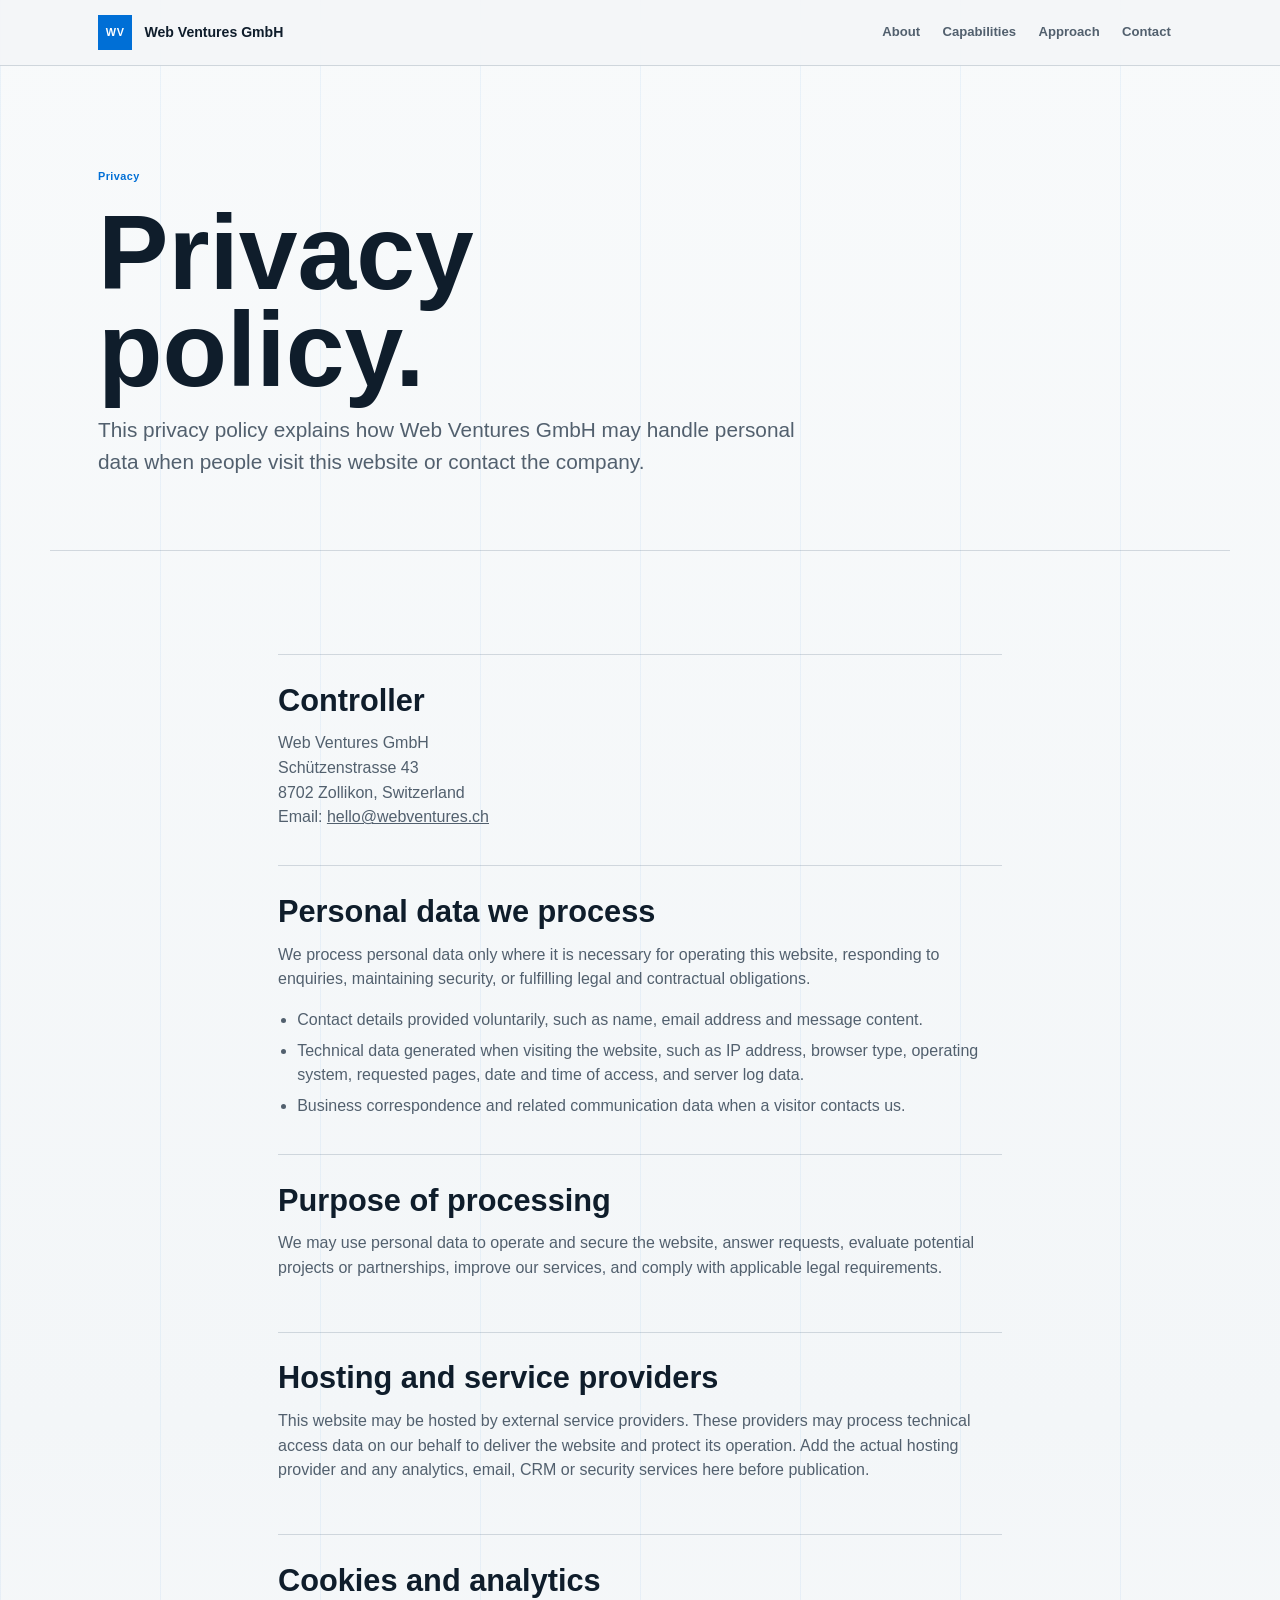
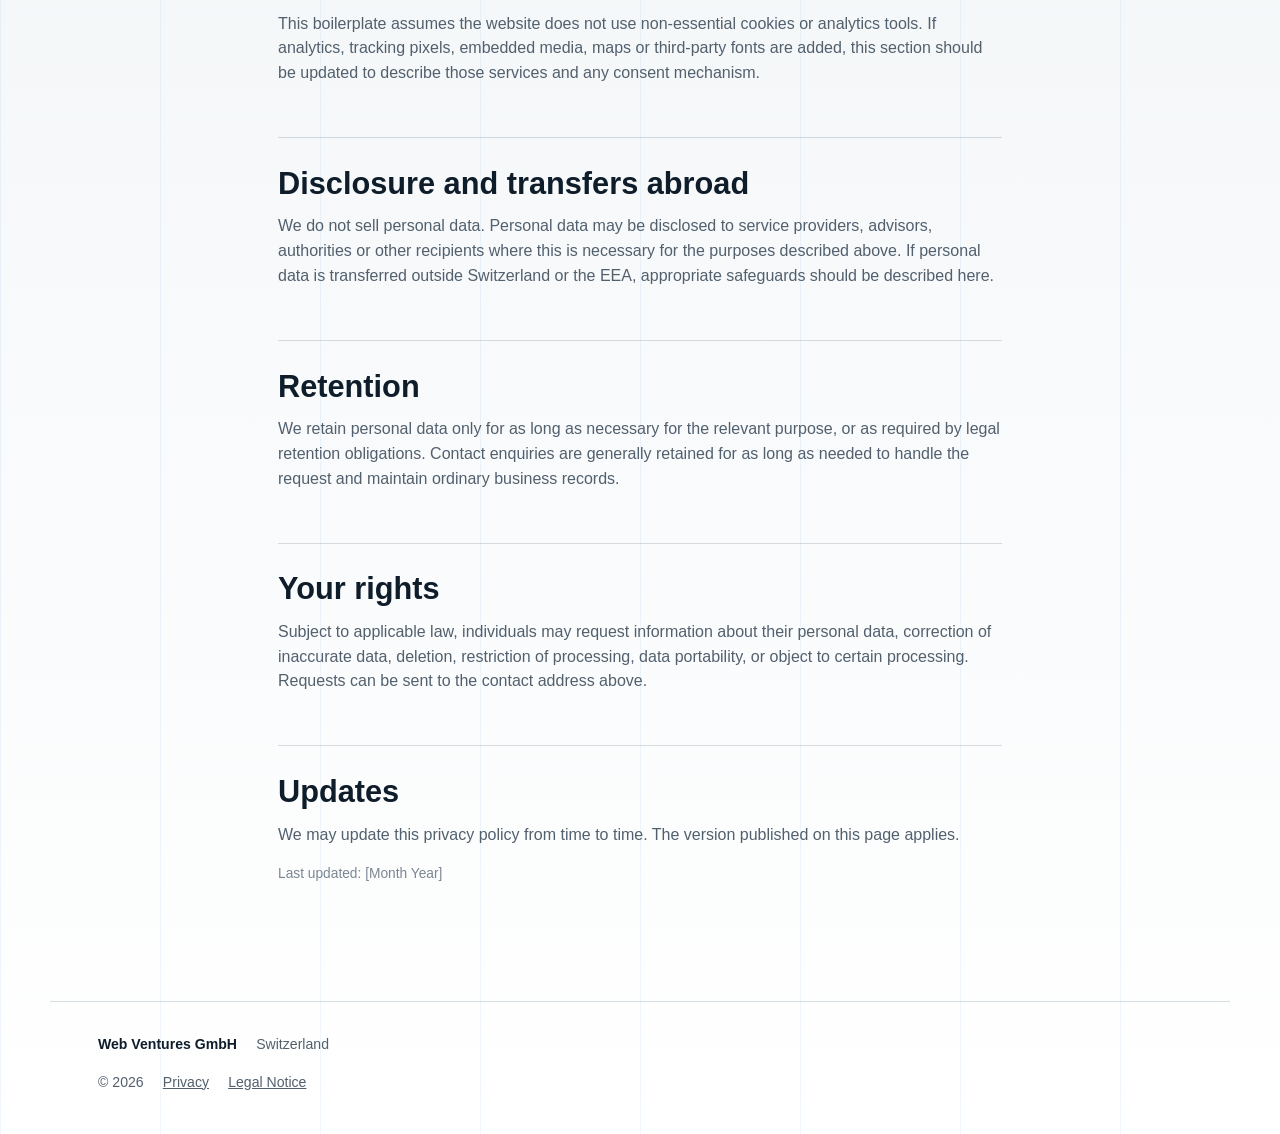
==== privacy.html @ e3a64ff1 "Add legal pages and update mobile application copy" ====
<!doctype html>
<html lang="en">
  <head>
    <meta charset="utf-8">
    <meta name="viewport" content="width=device-width, initial-scale=1">
    <title>Privacy | Web Ventures GmbH</title>
    <meta name="description" content="Privacy information for Web Ventures GmbH.">
    <link rel="canonical" href="https://www.webventures.ch/privacy.html">
    <link rel="icon" href="data:image/svg+xml,%3Csvg xmlns='http://www.w3.org/2000/svg' viewBox='0 0 64 64'%3E%3Crect width='64' height='64' fill='%230b0d10'/%3E%3Cpath d='M16 20h6l5 18 5-18h5l5 18 5-18h5l-8 24h-5l-5-17-5 17h-5L16 20Z' fill='%23f4f1ea'/%3E%3C/svg%3E">
    <link rel="stylesheet" href="versions.css">
    <script src="script.js" defer></script>
  </head>
  <body class="variant-two legal-page">
    <a class="skip-link" href="#main">Skip to content</a>

    <header class="site-header" data-site-header>
      <nav class="nav" aria-label="Primary navigation">
        <a class="wordmark" href="index.html" aria-label="Web Ventures GmbH home">
          <span class="wordmark-mark" aria-hidden="true">WV</span>
          <span>Web Ventures GmbH</span>
        </a>

        <button class="nav-toggle" type="button" aria-expanded="false" aria-controls="primary-menu" data-nav-toggle>
          <span class="sr-only">Open navigation menu</span>
          <span aria-hidden="true"></span>
          <span aria-hidden="true"></span>
        </button>

        <div class="nav-links" id="primary-menu" data-nav-menu>
          <a href="index.html#about">About</a>
          <a href="index.html#capabilities">Capabilities</a>
          <a href="index.html#approach">Approach</a>
          <a href="index.html#contact">Contact</a>
        </div>
      </nav>
    </header>

    <main id="main">
      <section class="section legal-hero">
        <p class="eyebrow">Privacy</p>
        <h1>Privacy policy.</h1>
        <p class="hero-copy">This privacy policy explains how Web Ventures GmbH may handle personal data when people visit this website or contact the company.</p>
      </section>

      <article class="section legal-content">
        <section>
          <h2>Controller</h2>
          <address>
            Web Ventures GmbH<br>
            Schützenstrasse 43<br>
            8702 Zollikon, Switzerland<br>
            Email: <a href="mailto:hello@webventures.ch">hello@webventures.ch</a>
          </address>
        </section>

        <section>
          <h2>Personal data we process</h2>
          <p>We process personal data only where it is necessary for operating this website, responding to enquiries, maintaining security, or fulfilling legal and contractual obligations.</p>
          <ul>
            <li>Contact details provided voluntarily, such as name, email address and message content.</li>
            <li>Technical data generated when visiting the website, such as IP address, browser type, operating system, requested pages, date and time of access, and server log data.</li>
            <li>Business correspondence and related communication data when a visitor contacts us.</li>
          </ul>
        </section>

        <section>
          <h2>Purpose of processing</h2>
          <p>We may use personal data to operate and secure the website, answer requests, evaluate potential projects or partnerships, improve our services, and comply with applicable legal requirements.</p>
        </section>

        <section>
          <h2>Hosting and service providers</h2>
          <p>This website may be hosted by external service providers. These providers may process technical access data on our behalf to deliver the website and protect its operation. Add the actual hosting provider and any analytics, email, CRM or security services here before publication.</p>
        </section>

        <section>
          <h2>Cookies and analytics</h2>
          <p>This boilerplate assumes the website does not use non-essential cookies or analytics tools. If analytics, tracking pixels, embedded media, maps or third-party fonts are added, this section should be updated to describe those services and any consent mechanism.</p>
        </section>

        <section>
          <h2>Disclosure and transfers abroad</h2>
          <p>We do not sell personal data. Personal data may be disclosed to service providers, advisors, authorities or other recipients where this is necessary for the purposes described above. If personal data is transferred outside Switzerland or the EEA, appropriate safeguards should be described here.</p>
        </section>

        <section>
          <h2>Retention</h2>
          <p>We retain personal data only for as long as necessary for the relevant purpose, or as required by legal retention obligations. Contact enquiries are generally retained for as long as needed to handle the request and maintain ordinary business records.</p>
        </section>

        <section>
          <h2>Your rights</h2>
          <p>Subject to applicable law, individuals may request information about their personal data, correction of inaccurate data, deletion, restriction of processing, data portability, or object to certain processing. Requests can be sent to the contact address above.</p>
        </section>

        <section>
          <h2>Updates</h2>
          <p>We may update this privacy policy from time to time. The version published on this page applies.</p>
          <p class="legal-meta">Last updated: [Month Year]</p>
        </section>
      </article>
    </main>

    <footer class="site-footer">
      <div>
        <strong>Web Ventures GmbH</strong>
        <span>Switzerland</span>
      </div>
      <div class="footer-meta">
        <span>&copy; <span data-current-year>2026</span></span>
        <a href="privacy.html">Privacy</a>
        <a href="legal-notice.html">Legal Notice</a>
      </div>
    </footer>
  </body>
</html>
---- versions.css ----
:root {
  color-scheme: light;
  --max: 1180px;
  --pad: clamp(1.15rem, 4vw, 3rem);
  --radius: 4px;
  --font: Arial, "Helvetica Neue", Helvetica, sans-serif;
  --display: Arial, "Helvetica Neue", Helvetica, sans-serif;
  --bg: #f7f7f4;
  --bg-soft: #ffffff;
  --panel: #ffffff;
  --panel-line: rgba(17, 17, 17, 0.16);
  --text: #111111;
  --muted: #565656;
  --quiet: #7a7a7a;
  --accent: #e11919;
  --accent-contrast: #ffffff;
  --accent-soft: rgba(225, 25, 25, 0.08);
  --shadow: none;
  --header-bg: rgba(247, 247, 244, 0.9);
  --menu-bg: rgba(247, 247, 244, 0.98);
  --grid-strong: rgba(17, 17, 17, 0.34);
  --grid-muted: rgba(17, 17, 17, 0.13);
  --hero-scale: clamp(3.25rem, 13vw, 8.6rem);
  --h2-scale: clamp(2rem, 4.8vw, 4.2rem);
  --body-size: 1rem;
}

.variant-one {
  --bg: #f7f7f4;
  --bg-soft: #ffffff;
  --panel: #ffffff;
  --panel-line: rgba(17, 17, 17, 0.15);
  --text: #111111;
  --muted: #555555;
  --quiet: #777777;
  --accent: #e11919;
  --accent-contrast: #ffffff;
  --accent-soft: rgba(225, 25, 25, 0.08);
  --header-bg: rgba(247, 247, 244, 0.9);
  --menu-bg: rgba(247, 247, 244, 0.98);
  --grid-strong: rgba(17, 17, 17, 0.34);
  --grid-muted: rgba(17, 17, 17, 0.13);
  --hero-scale: clamp(3.2rem, 13vw, 8.4rem);
  --h2-scale: clamp(2rem, 5vw, 4.2rem);
}

.variant-two {
  --bg: #f3f6f8;
  --bg-soft: #ffffff;
  --panel: #ffffff;
  --panel-line: rgba(18, 44, 74, 0.16);
  --text: #0f1d2b;
  --muted: #52606e;
  --quiet: #7a8793;
  --accent: #006fd6;
  --accent-contrast: #ffffff;
  --accent-soft: rgba(0, 111, 214, 0.09);
  --font: "Segoe UI", Arial, "Helvetica Neue", Helvetica, sans-serif;
  --display: "Segoe UI", Arial, "Helvetica Neue", Helvetica, sans-serif;
  --radius: 6px;
  --header-bg: rgba(243, 246, 248, 0.9);
  --menu-bg: rgba(243, 246, 248, 0.98);
  --grid-strong: rgba(15, 29, 43, 0.34);
  --grid-muted: rgba(15, 29, 43, 0.13);
  --hero-scale: clamp(3rem, 11vw, 7.2rem);
  --h2-scale: clamp(1.9rem, 4.2vw, 3.5rem);
}

.variant-three {
  color-scheme: dark;
  --bg: #090909;
  --bg-soft: #101010;
  --panel: #151515;
  --panel-line: rgba(255, 255, 255, 0.16);
  --text: #f8f8f2;
  --muted: #b8b8b0;
  --quiet: #85857e;
  --accent: #d6ff39;
  --accent-contrast: #090909;
  --accent-soft: rgba(214, 255, 57, 0.09);
  --shadow: 0 28px 90px rgba(0, 0, 0, 0.34);
  --font: "Helvetica Neue", Arial, Helvetica, sans-serif;
  --display: "Helvetica Neue", Arial, Helvetica, sans-serif;
  --radius: 0;
  --header-bg: rgba(9, 9, 9, 0.88);
  --menu-bg: rgba(9, 9, 9, 0.98);
  --grid-strong: rgba(248, 248, 242, 0.34);
  --grid-muted: rgba(248, 248, 242, 0.13);
  --hero-scale: clamp(3.15rem, 12.5vw, 8rem);
  --h2-scale: clamp(2rem, 4.5vw, 3.8rem);
}

* {
  box-sizing: border-box;
}

html {
  scroll-behavior: smooth;
}

body {
  margin: 0;
  background: var(--bg);
  color: var(--text);
  font-family: var(--font);
  font-size: var(--body-size);
  line-height: 1.55;
  text-rendering: optimizeLegibility;
  -webkit-font-smoothing: antialiased;
}

body.nav-open {
  overflow: hidden;
}

.variant-one {
  background:
    linear-gradient(90deg, rgba(17, 17, 17, 0.045) 1px, transparent 1px) 0 0 / 8.333vw 100%,
    var(--bg);
}

.variant-two {
  background:
    linear-gradient(90deg, rgba(0, 111, 214, 0.06) 1px, transparent 1px) 0 0 / 12.5vw 100%,
    linear-gradient(180deg, #f8fafb 0%, var(--bg) 52%, #ffffff 100%);
}

.variant-three {
  background:
    linear-gradient(90deg, rgba(255, 255, 255, 0.055) 1px, transparent 1px) 0 0 / 10vw 100%,
    radial-gradient(circle at 82% 18%, rgba(214, 255, 57, 0.08), transparent 26rem),
    var(--bg);
}

a {
  color: inherit;
}

button,
a {
  -webkit-tap-highlight-color: transparent;
}

:focus-visible {
  outline: 2px solid var(--accent);
  outline-offset: 4px;
}

.skip-link {
  position: fixed;
  left: 1rem;
  top: 1rem;
  z-index: 100;
  transform: translateY(-140%);
  background: var(--text);
  color: var(--bg);
  padding: 0.7rem 0.9rem;
  border-radius: 999px;
  font-weight: 700;
  transition: transform 180ms ease;
}

.skip-link:focus {
  transform: translateY(0);
}

.sr-only {
  position: absolute;
  width: 1px;
  height: 1px;
  padding: 0;
  margin: -1px;
  overflow: hidden;
  clip: rect(0, 0, 0, 0);
  white-space: nowrap;
  border: 0;
}

.site-header {
  position: sticky;
  top: 0;
  z-index: 50;
  background: var(--header-bg);
  border-bottom: 1px solid var(--panel-line);
  backdrop-filter: blur(18px);
}

.nav {
  width: min(100%, var(--max));
  margin: 0 auto;
  padding: 0.82rem var(--pad);
  display: flex;
  align-items: center;
  justify-content: space-between;
  gap: 1rem;
}

.wordmark {
  display: inline-flex;
  align-items: center;
  gap: 0.75rem;
  text-decoration: none;
  font-size: 0.88rem;
  font-weight: 760;
  letter-spacing: 0;
}

.wordmark-mark {
  display: grid;
  place-items: center;
  width: 2.15rem;
  height: 2.15rem;
  border: 1px solid var(--text);
  background: var(--text);
  color: var(--bg);
  font-size: 0.68rem;
  font-weight: 800;
  letter-spacing: 0.07em;
}

.variant-two .wordmark-mark {
  border-color: var(--accent);
  background: var(--accent);
  color: var(--accent-contrast);
}

.variant-three .wordmark-mark {
  border-color: var(--accent);
  background: var(--accent);
  color: var(--accent-contrast);
}

.nav-links {
  display: none;
  align-items: center;
  gap: 0;
}

.nav-links a {
  color: var(--muted);
  text-decoration: none;
  font-size: 0.82rem;
  font-weight: 700;
  padding: 0.58rem 0.7rem;
  transition: color 160ms ease, background 160ms ease;
}

.nav-links a:hover,
.nav-links a:focus-visible {
  color: var(--text);
  background: var(--accent-soft);
}

.nav-toggle {
  display: inline-grid;
  place-items: center;
  gap: 0.34rem;
  width: 2.45rem;
  height: 2.45rem;
  border: 1px solid var(--panel-line);
  border-radius: var(--radius);
  background: transparent;
  color: var(--text);
  cursor: pointer;
}

.nav-toggle span:not(.sr-only) {
  width: 1.05rem;
  height: 1px;
  background: currentColor;
  transition: transform 180ms ease;
}

.nav-toggle[aria-expanded="true"] span:nth-child(2) {
  transform: translateY(3px) rotate(45deg);
}

.nav-toggle[aria-expanded="true"] span:nth-child(3) {
  transform: translateY(-3px) rotate(-45deg);
}

.section {
  width: min(100%, var(--max));
  margin: 0 auto;
  padding: clamp(4.25rem, 8vw, 7.5rem) var(--pad);
}

.hero {
  min-height: calc(100svh - 4rem);
  display: grid;
  align-items: center;
  gap: clamp(2.25rem, 6vw, 5rem);
  padding-top: clamp(4rem, 8vw, 6.8rem);
}

.hero-content {
  max-width: 850px;
}

.eyebrow,
.section-kicker {
  margin: 0 0 1.15rem;
  color: var(--accent);
  font-size: 0.68rem;
  font-weight: 820;
  letter-spacing: 0.1em;
  text-transform: uppercase;
}

.variant-two .eyebrow,
.variant-two .section-kicker {
  letter-spacing: 0.04em;
  text-transform: none;
}

h1,
h2,
h3,
p {
  margin-top: 0;
}

h1,
h2,
h3 {
  font-family: var(--display);
  color: var(--text);
}

h1 {
  max-width: 12ch;
  margin-bottom: 1.35rem;
  font-size: var(--hero-scale);
  line-height: 0.9;
  font-weight: 780;
  letter-spacing: 0;
}

.variant-two h1 {
  max-width: 13ch;
  line-height: 0.96;
  font-weight: 650;
}

.variant-three h1 {
  max-width: 11ch;
  line-height: 0.88;
  font-weight: 860;
  text-transform: uppercase;
}

h2 {
  max-width: 790px;
  margin-bottom: 1rem;
  font-size: var(--h2-scale);
  line-height: 1;
  font-weight: 740;
  letter-spacing: 0;
}

.variant-two h2 {
  font-weight: 620;
  line-height: 1.04;
}

h3 {
  margin-bottom: 0.45rem;
  font-size: 1rem;
  line-height: 1.25;
  font-weight: 780;
}

p {
  color: var(--muted);
}

.hero-copy {
  max-width: 630px;
  margin-bottom: 1.9rem;
  font-size: clamp(1rem, 1.7vw, 1.2rem);
}

.variant-two .hero-copy {
  max-width: 690px;
  font-size: clamp(1.06rem, 1.8vw, 1.3rem);
}

.hero-actions {
  display: flex;
  flex-wrap: wrap;
  gap: 0.75rem;
}

.button {
  display: inline-flex;
  min-height: 2.9rem;
  align-items: center;
  justify-content: center;
  border: 1px solid transparent;
  border-radius: var(--radius);
  padding: 0.78rem 1rem;
  font-size: 0.9rem;
  font-weight: 800;
  line-height: 1.2;
  text-decoration: none;
  transition: transform 160ms ease, border-color 160ms ease, background 160ms ease;
}

.button:hover {
  transform: translateY(-1px);
}

.button-primary {
  background: var(--accent);
  color: var(--accent-contrast);
}

.button-secondary {
  border-color: var(--panel-line);
  background: var(--panel);
  color: var(--text);
}

.variant-three .button-secondary {
  background: transparent;
}

.system-visual {
  width: min(100%, 520px);
  margin-inline: auto;
  border: 1px solid var(--panel-line);
  box-shadow: var(--shadow);
  background: var(--panel);
}

.variant-one .system-visual,
.variant-two .system-visual {
  background:
    linear-gradient(90deg, rgba(17, 17, 17, 0.045) 1px, transparent 1px) 0 0 / 25% 100%,
    var(--panel);
}

.variant-two .system-visual {
  background:
    linear-gradient(90deg, rgba(0, 111, 214, 0.08) 1px, transparent 1px) 0 0 / 25% 100%,
    var(--panel);
}

.system-visual svg {
  display: block;
  width: 100%;
  height: auto;
}

.grid-line {
  fill: none;
  stroke: var(--grid-strong);
  stroke-width: 1.5;
}

.grid-line.muted {
  stroke: var(--grid-muted);
}

.signal-line {
  fill: none;
  stroke: var(--accent);
  stroke-linecap: round;
  stroke-linejoin: round;
  stroke-width: 5;
}

.node {
  fill: var(--accent);
  stroke: var(--panel);
  stroke-width: 4;
}

.node.large {
  fill: var(--text);
}

.variant-three .node.large {
  fill: var(--accent);
}

.node.subtle {
  fill: var(--text);
  opacity: 0.55;
}

.split {
  display: grid;
  gap: 1.4rem;
  border-top: 1px solid var(--panel-line);
}

.section-body > p {
  max-width: 760px;
  font-size: 1.02rem;
}

.facts {
  display: grid;
  grid-template-columns: repeat(2, minmax(0, 1fr));
  gap: 1px;
  margin: 2rem 0 0;
  border: 1px solid var(--panel-line);
  background: var(--panel-line);
}

.facts div {
  min-height: 7.25rem;
  padding: 1rem;
  background: var(--panel);
}

.facts dt {
  margin-bottom: 0.55rem;
  color: var(--quiet);
  font-size: 0.68rem;
  font-weight: 820;
  letter-spacing: 0.08em;
  text-transform: uppercase;
}

.variant-two .facts dt {
  letter-spacing: 0.02em;
  text-transform: none;
}

.facts dd {
  margin: 0;
  color: var(--text);
  font-size: 1.02rem;
  font-weight: 760;
}

.section-heading {
  max-width: 790px;
  margin-bottom: 2.4rem;
}

.capability-grid {
  display: grid;
  gap: 1px;
  border: 1px solid var(--panel-line);
  background: var(--panel-line);
}

.capability {
  min-height: 15.5rem;
  padding: clamp(1.2rem, 3vw, 2rem);
  background: var(--panel);
}

.variant-two .capability {
  min-height: 14.5rem;
}

.capability-index,
.steps span {
  display: inline-block;
  margin-bottom: 3.35rem;
  color: var(--accent);
  font-size: 1rem;
  font-weight: 850;
}

.variant-two .capability-index,
.variant-two .steps span {
  font-size: 0.88rem;
}

.variant-three .capability-index,
.variant-three .steps span {
  font-size: 1.15rem;
}

.capability p,
.steps p {
  max-width: 30rem;
  margin-bottom: 0;
}

.steps {
  display: grid;
  gap: 0;
  margin: 2.25rem 0 0;
  padding: 0;
  list-style: none;
  border-top: 1px solid var(--panel-line);
}

.steps li {
  display: grid;
  gap: 1rem;
  padding: 1.35rem 0;
  border-bottom: 1px solid var(--panel-line);
}

.steps span {
  margin-bottom: 0;
}

.contact-section {
  padding-bottom: clamp(5rem, 10vw, 8rem);
}

.contact-panel {
  display: grid;
  gap: 1rem;
  padding: clamp(1.25rem, 5vw, 3rem);
  border: 1px solid var(--panel-line);
  background:
    linear-gradient(135deg, var(--accent-soft), transparent 48%),
    var(--panel);
  box-shadow: var(--shadow);
}

.variant-one .contact-panel {
  border-left: 0.45rem solid var(--accent);
}

.variant-three .contact-panel {
  background:
    linear-gradient(135deg, var(--accent-soft), transparent 46%),
    #101010;
}

.contact-panel h2 {
  margin-bottom: 0;
}

.contact-panel p {
  max-width: 560px;
  margin-bottom: 0.5rem;
}

.contact-button {
  width: fit-content;
}

.site-footer {
  width: min(100%, var(--max));
  margin: 0 auto;
  padding: 2rem var(--pad) 2.5rem;
  display: grid;
  gap: 1rem;
  border-top: 1px solid var(--panel-line);
  color: var(--muted);
  font-size: 0.88rem;
}

.site-footer div {
  display: flex;
  flex-wrap: wrap;
  gap: 0.75rem 1.2rem;
}

.site-footer strong {
  color: var(--text);
}

.footer-meta a {
  color: var(--muted);
}

.footer-meta a:hover {
  color: var(--text);
}

.footer-note {
  max-width: 620px;
  margin-bottom: 0;
  font-size: 0.84rem;
}

.legal-page .site-header {
  position: static;
}

.legal-page .nav-links a {
  color: var(--muted);
}

.legal-hero {
  padding-bottom: clamp(2.5rem, 6vw, 4.5rem);
  border-bottom: 1px solid var(--panel-line);
}

.legal-hero h1 {
  max-width: 10ch;
  margin-bottom: 1rem;
  font-size: clamp(3rem, 10vw, 6.6rem);
  line-height: 0.92;
}

.legal-hero .hero-copy {
  max-width: 700px;
  margin-bottom: 0;
}

.legal-content {
  display: grid;
  gap: 2.2rem;
  max-width: 820px;
}

.legal-content section {
  padding-top: 1.8rem;
  border-top: 1px solid var(--panel-line);
}

.legal-content h2 {
  margin-bottom: 0.85rem;
  font-size: clamp(1.35rem, 2.4vw, 2rem);
  line-height: 1.1;
}

.legal-content h3 {
  margin: 1.25rem 0 0.45rem;
}

.legal-content ul {
  margin: 0.25rem 0 0;
  padding-left: 1.2rem;
  color: var(--muted);
}

.legal-content li + li {
  margin-top: 0.35rem;
}

.legal-content address {
  color: var(--muted);
  font-style: normal;
}

.legal-meta {
  color: var(--quiet);
  font-size: 0.86rem;
}

.legal-callout {
  padding: 1rem;
  border: 1px solid var(--panel-line);
  background: var(--accent-soft);
  color: var(--muted);
}

.reveal {
  opacity: 1;
  transform: none;
}

.js .reveal {
  opacity: 0;
  transform: translateY(18px);
  transition: opacity 620ms ease, transform 620ms ease;
}

.reveal.is-visible {
  opacity: 1;
  transform: translateY(0);
}

@media (max-width: 739px) {
  .nav-links {
    position: fixed;
    inset: 4.1rem 0 auto 0;
    display: grid;
    gap: 0;
    padding: 0.75rem var(--pad) 1rem;
    border-bottom: 1px solid var(--panel-line);
    background: var(--menu-bg);
    transform: translateY(-120%);
    visibility: hidden;
    transition: transform 180ms ease, visibility 180ms ease;
  }

  .nav-links.is-open {
    transform: translateY(0);
    visibility: visible;
  }

  .nav-links a {
    padding: 0.95rem 0;
    font-size: 1rem;
  }

  .button {
    width: 100%;
  }
}

@media (min-width: 740px) {
  .nav-toggle {
    display: none;
  }

  .nav-links {
    display: flex;
  }

  .hero {
    grid-template-columns: minmax(0, 1.05fr) minmax(300px, 0.75fr);
  }

  .variant-two .hero {
    grid-template-columns: minmax(0, 1.12fr) minmax(280px, 0.68fr);
  }

  .split {
    grid-template-columns: minmax(130px, 0.32fr) minmax(0, 1fr);
  }

  .variant-two .split {
    grid-template-columns: minmax(170px, 0.36fr) minmax(0, 1fr);
  }

  .facts {
    grid-template-columns: repeat(4, minmax(0, 1fr));
  }

  .capability-grid {
    grid-template-columns: repeat(2, minmax(0, 1fr));
  }

  .steps li {
    grid-template-columns: 5.5rem minmax(0, 1fr);
  }

  .contact-panel {
    min-height: 24rem;
    align-content: center;
  }
}

@media (min-width: 1080px) {
  .capability-grid {
    grid-template-columns: repeat(4, minmax(0, 1fr));
  }
}

@media (prefers-reduced-motion: reduce) {
  *,
  *::before,
  *::after {
    scroll-behavior: auto !important;
    transition-duration: 0.01ms !important;
    animation-duration: 0.01ms !important;
    animation-iteration-count: 1 !important;
  }

  .reveal {
    opacity: 1;
    transform: none;
  }
}
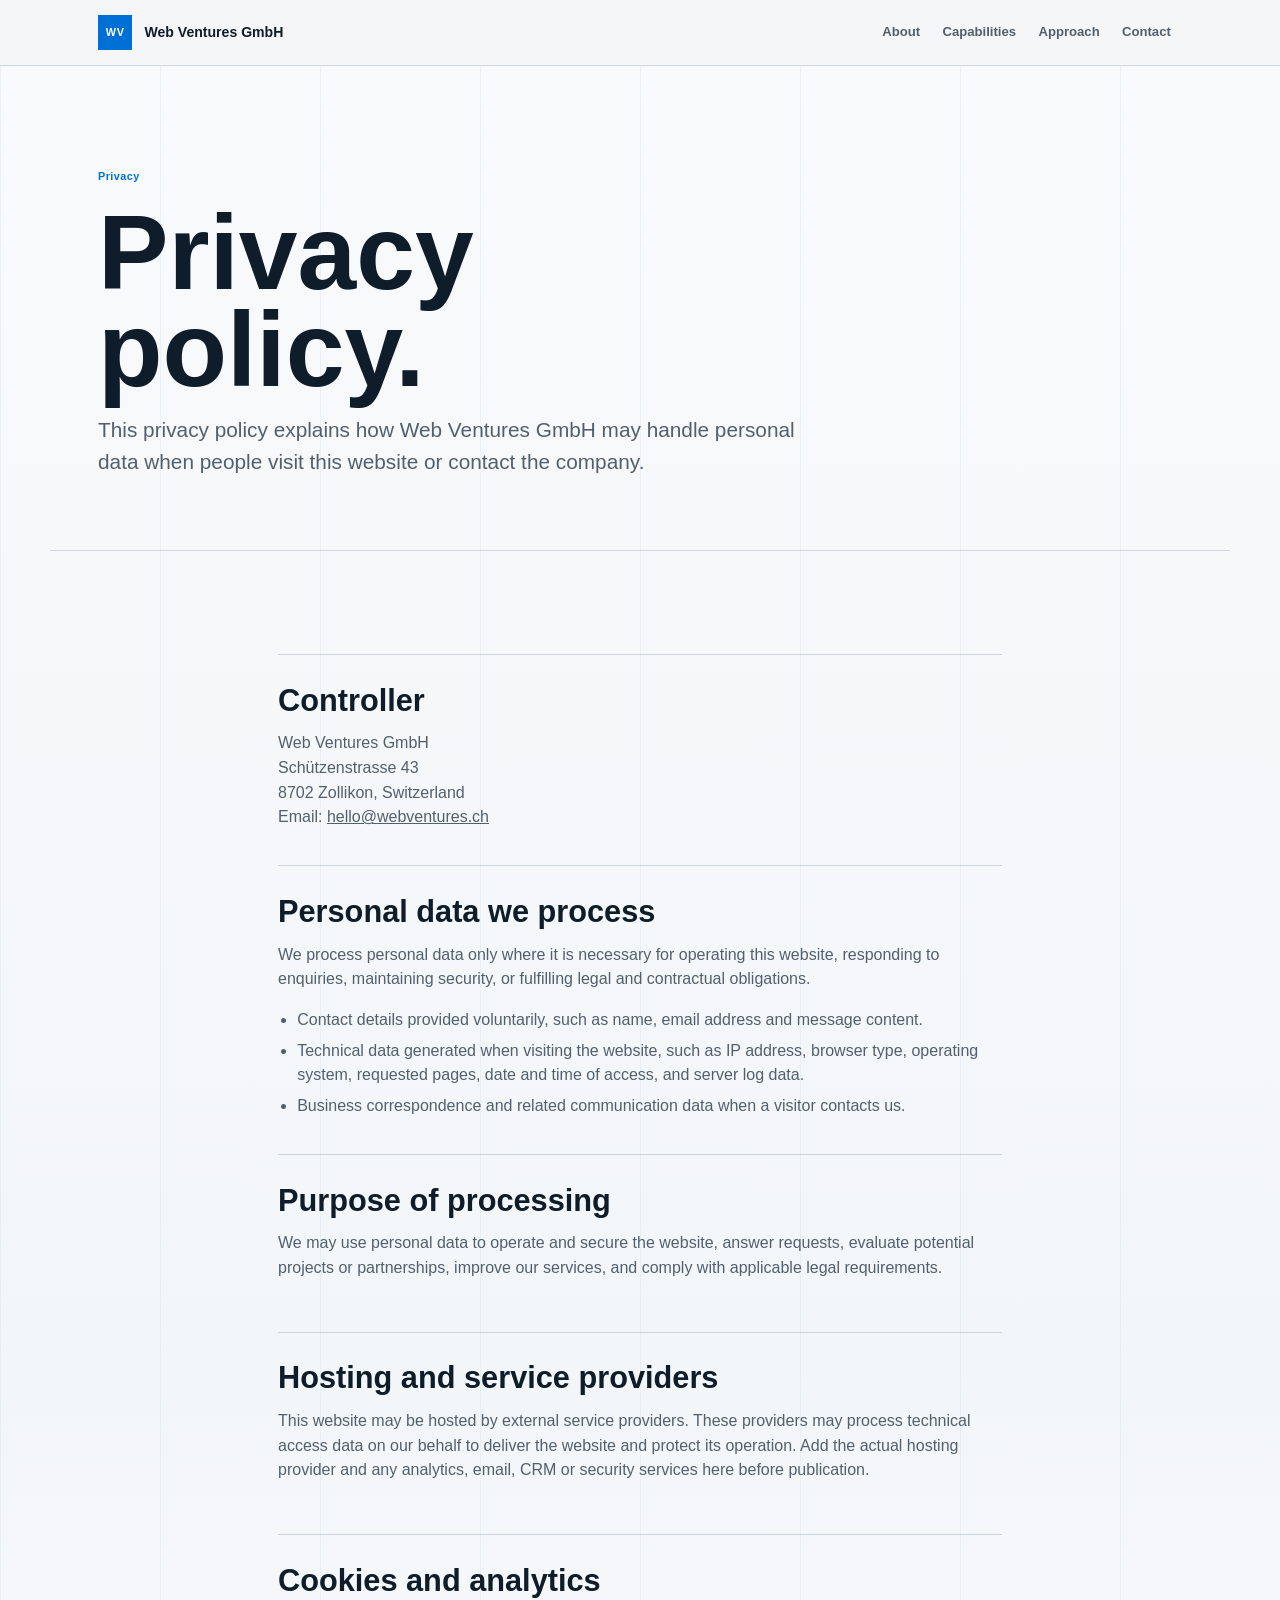
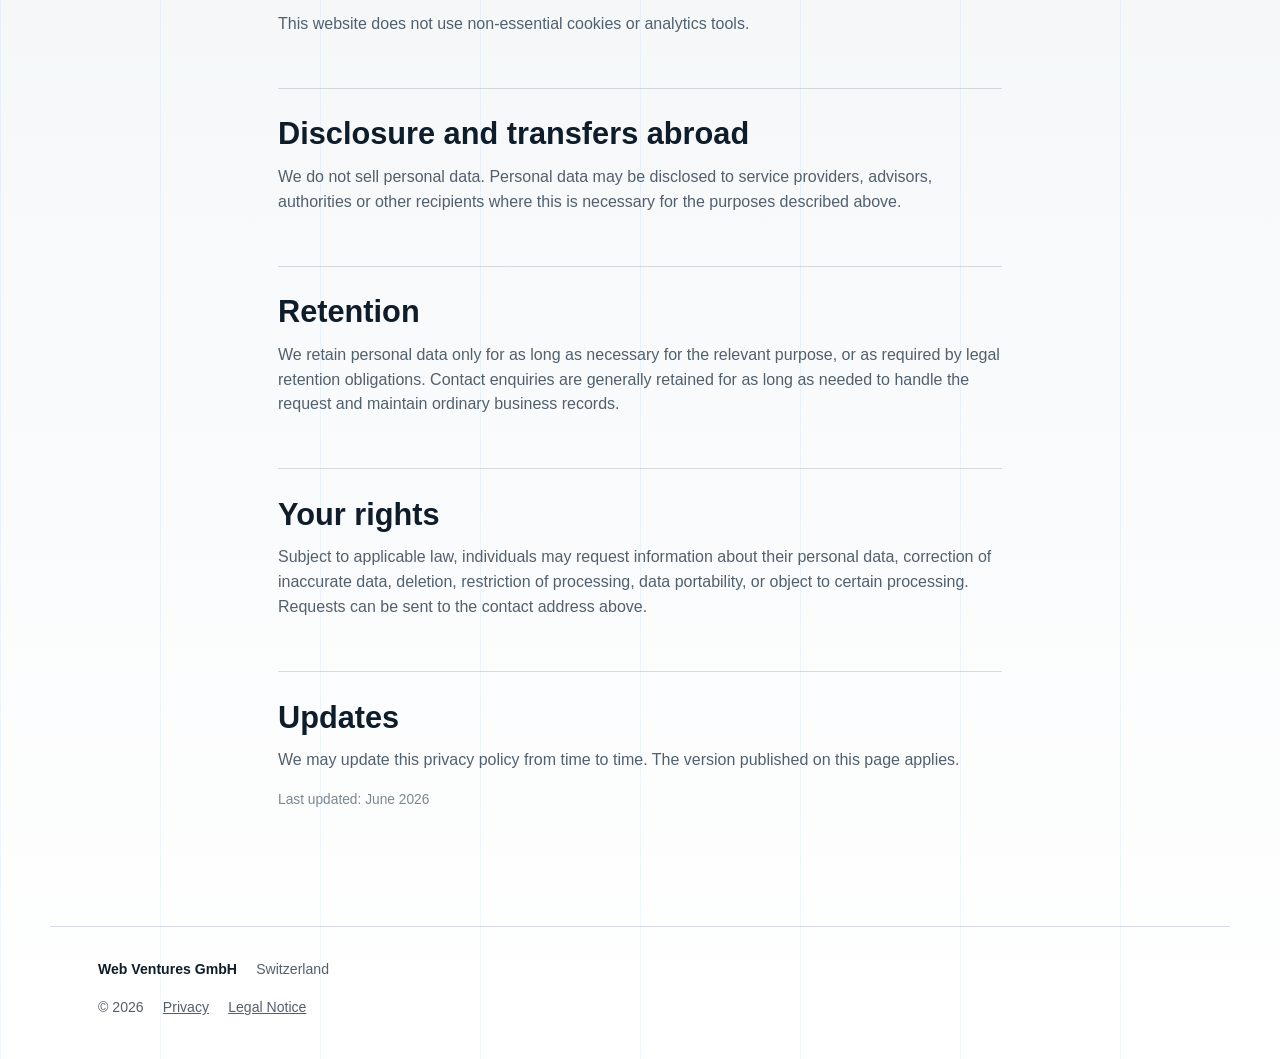
==== commit 0f543380: "Clean up footer notes and privacy copy" ====
--- a/privacy.html
+++ b/privacy.html
@@ -75,12 +75,12 @@
 
         <section>
           <h2>Cookies and analytics</h2>
-          <p>This boilerplate assumes the website does not use non-essential cookies or analytics tools. If analytics, tracking pixels, embedded media, maps or third-party fonts are added, this section should be updated to describe those services and any consent mechanism.</p>
+          <p>This website does not use non-essential cookies or analytics tools.</p>
         </section>
 
         <section>
           <h2>Disclosure and transfers abroad</h2>
-          <p>We do not sell personal data. Personal data may be disclosed to service providers, advisors, authorities or other recipients where this is necessary for the purposes described above. If personal data is transferred outside Switzerland or the EEA, appropriate safeguards should be described here.</p>
+          <p>We do not sell personal data. Personal data may be disclosed to service providers, advisors, authorities or other recipients where this is necessary for the purposes described above.</p>
         </section>
 
         <section>
@@ -96,7 +96,7 @@
         <section>
           <h2>Updates</h2>
           <p>We may update this privacy policy from time to time. The version published on this page applies.</p>
-          <p class="legal-meta">Last updated: [Month Year]</p>
+          <p class="legal-meta">Last updated: June 2026</p>
         </section>
       </article>
     </main>
